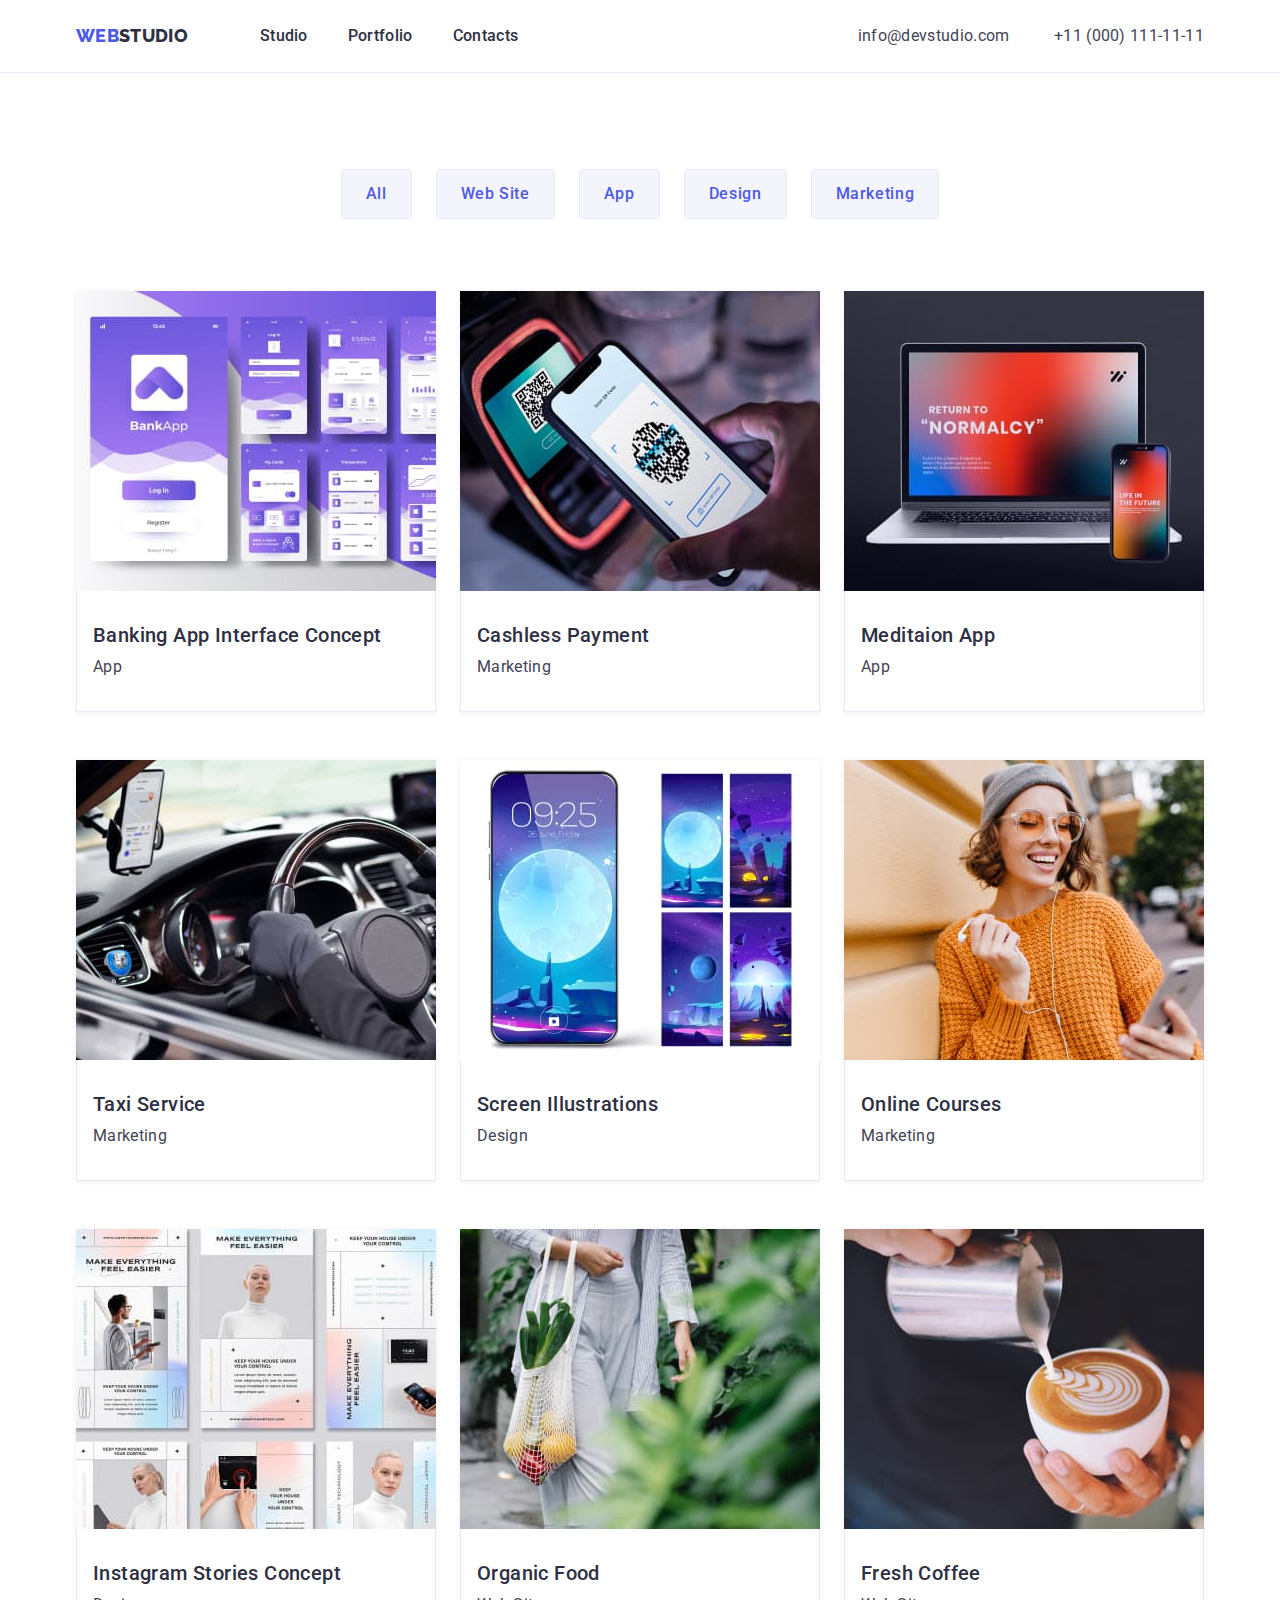
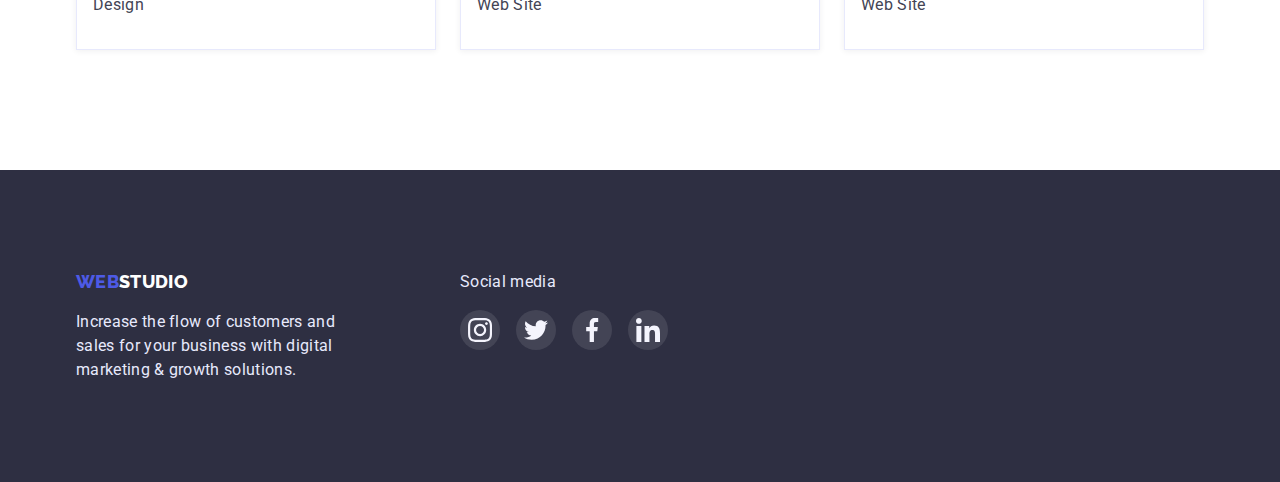
==== portfolio.html @ 150a0f6e "Copies files from HW4" ====
<!DOCTYPE html>
<html lang="en">
  <head>
    <meta charset="UTF-8" />
    <meta http-equiv="X-UA-Compatible" content="IE=edge" />
    <meta name="viewport" content="width=device-width, initial-scale=1.0" />
    <title>Web Studio</title>
    <link rel="preconnect" href="https://fonts.googleapis.com" />
    <link rel="preconnect" href="https://fonts.gstatic.com" crossorigin />
    <link
      href="https://fonts.googleapis.com/css2?family=Raleway:ital,wght@0,800;1,800&family=Roboto:ital,wght@0,400;0,500;0,700;0,900;1,400;1,500;1,700;1,900&display=swap"
      rel="stylesheet"
    />
    <link
      rel="stylesheet"
      href="https://cdnjs.cloudflare.com/ajax/libs/modern-normalize/1.0.0/modern-normalize.min.css"
    />
    <link rel="stylesheet" href="./css/styles.css" />
  </head>
  <body>
    <header class="header">
      <div class="container">
        <nav class="nav">
          <a href="./index.html" class="logo"
            ><span class="web">Web</span>Studio</a
          >
          <ul class="main-menu">
            <li class="menu-item">
              <a href="./index.html" class="menu-link">Studio</a>
            </li>
            <li class="menu-item">
              <a href="./portfolio.html" class="menu-link">Portfolio</a>
            </li>
            <li class="menu-item"><a href="" class="menu-link">Contacts</a></li>
          </ul>
        </nav>

        <address>
          <ul class="contacts">
            <li class="cont-item">
              <a href="mailto:info@devstudio.com" class="cont-link"
                >info@devstudio.com</a
              >
            </li>
            <li class="cont-item">
              <a href="tel:+110001111111" class="cont-link"
                >+11 (000) 111-11-11</a
              >
            </li>
          </ul>
        </address>
      </div>
    </header>
    <main>
      <section class="container section-portfolio">
        <h1 class="title1 visually-hidden">Portfolio</h1>
        <!--Navigation tabs-->
        <ul class="projects-nav">
          <li class="project-tab">
            <button type="button" class="project-type">All</button>
          </li>
          <li class="project-tab">
            <button type="button" class="project-type">Web Site</button>
          </li>
          <li class="project-tab">
            <button type="button" class="project-type">App</button>
          </li>
          <li class="project-tab">
            <button type="button" class="project-type">Design</button>
          </li>
          <li class="project-tab">
            <button type="button" class="project-type">Marketing</button>
          </li>
        </ul>
        <!--Projects grid-->
        <ul class="projects">
          <li class="project-item">
            <article class="card">
              <div class="card-img">
                <img
                  src="./images/project1.jpg"
                  alt="Banking App Interface Concept"
                  width="360"
                />
              </div>
              <div class="card-content">
                <h3 class="card-title">Banking App Interface Concept</h3>
                <p class="project-item-type">App</p>
              </div>
            </article>
          </li>

          <li class="project-item">
            <article class="card">
              <div class="card-img">
                <img
                  src="./images/project2.jpg"
                  alt="Cashless Payment"
                  width="360"
                />
              </div>
              <div class="card-content">
                <h3 class="card-title">Cashless Payment</h3>
                <p class="project-item-type">Marketing</p>
              </div>
            </article>
          </li>

          <li class="project-item">
            <article class="card">
              <div class="card-img">
                <img
                  src="./images/project3.jpg"
                  alt="Meditaion App"
                  width="360"
                />
              </div>
              <div class="card-content">
                <h3 class="card-title">Meditaion App</h3>
                <p class="project-item-type">App</p>
              </div>
            </article>
          </li>

          <li class="project-item">
            <article class="card">
              <div class="card-img">
                <img
                  src="./images/project4.jpg"
                  alt="Taxi Service"
                  width="360"
                />
              </div>
              <div class="card-content">
                <h3 class="card-title">Taxi Service</h3>
                <p class="project-item-type">Marketing</p>
              </div>
            </article>
          </li>

          <li class="project-item">
            <article class="card">
              <div class="card-img">
                <img
                  src="./images/project5.jpg"
                  alt="Screen Illustrations"
                  width="360"
                />
              </div>
              <div class="card-content">
                <h3 class="card-title">Screen Illustrations</h3>
                <p class="project-item-type">Design</p>
              </div>
            </article>
          </li>

          <li class="project-item">
            <article class="card">
              <div class="card-img">
                <img
                  src="./images/project6.jpg"
                  alt="Online Courses"
                  width="360"
                />
              </div>
              <div class="card-content">
                <h3 class="card-title">Online Courses</h3>
                <p class="project-item-type">Marketing</p>
              </div>
            </article>
          </li>

          <li class="project-item">
            <article class="card">
              <div class="card-img">
                <img
                  src="./images/project7.jpg"
                  alt="Instagram Stories Concept"
                  width="360"
                />
              </div>
              <div class="card-content">
                <h3 class="card-title">Instagram Stories Concept</h3>
                <p class="project-item-type">Design</p>
              </div>
            </article>
          </li>

          <li class="project-item">
            <article class="card">
              <div class="card-img">
                <img
                  src="./images/project8.jpg"
                  alt="Organic Food"
                  width="360"
                />
              </div>
              <div class="card-content">
                <h3 class="card-title">Organic Food</h3>
                <p class="project-item-type">Web Site</p>
              </div>
            </article>
          </li>

          <li class="project-item">
            <article class="card">
              <div class="card-img">
                <img
                  src="./images/project9.jpg"
                  alt="Fresh Coffee"
                  width="360"
                />
              </div>
              <div class="card-content">
                <h3 class="card-title">Fresh Coffee</h3>
                <p class="project-item-type">Web Site</p>
              </div>
            </article>
          </li>
        </ul>
      </section>

      <!--Our works section-->
    </main>
    <footer class="footer">
      <div class="container">
        <div class="footer-columns">
          <div class="footer-column1">
            <a href="./index.html" class="logo"
              ><span class="web">Web</span>Studio</a
            >
            <p class="footer-text">
              Increase the flow of customers and sales for your business with
              digital marketing & growth solutions.
            </p>
          </div>
          <div class="footer-column2">
            <p>Social media</p>
            <ul class="social-items">
              <li>
                <a href="" class="social-item">
                  <svg class="social-icon">
                    <use href="./images/icons.svg#icon-instagram"></use>
                  </svg>
                </a>
              </li>
              <li>
                <a href="" class="social-item">
                  <svg class="social-icon">
                    <use href="./images/icons.svg#icon-twitter"></use>
                  </svg>
                </a>
              </li>
              <li>
                <a href="" class="social-item">
                  <svg class="social-icon">
                    <use href="./images/icons.svg#icon-facebook"></use>
                  </svg>
                </a>
              </li>
              <li>
                <a href="" class="social-item">
                  <svg class="social-icon">
                    <use href="./images/icons.svg#icon-linkedin"></use>
                  </svg>
                </a>
              </li>
            </ul>
          </div>
        </div>
      </div>
    </footer>
  </body>
</html>
---- css/styles.css ----
:root {
  --hero-bg: #2e2f42;
  --primary: #4d5ae5;
  --accent: #e7e9fc;
  --light: #f4f4fd;
  --pressed: #404bbf;
  --text: #434455;
  --l-slate: #8e8f99;
  --success: #31d0aa;
  --horizontal-gap: 24px;
  --vertical-gap: 48px;
  --large-v-gap: 120px;
}

body {
  font-family: "Roboto", sans-serif;
  font-size: 16px;
  line-height: 1.5;
  letter-spacing: 0.02em;
  margin: auto;
  padding: 0;
  border: 0;
  color: var(--hero-bg);
}

h1,
h2,
h3,
h4,
h5,
h6,
p {
  margin-top: 0;
  margin-bottom: 0;
}

ul {
  padding: 0;
  margin: 0;
}

img {
  display: block;
  width: 100%;
  height: auto;
}

.container {
  width: 1158px;
  margin: 0 auto;
  padding: 0 15px;
}

.logo {
  font-family: "Raleway", sans-serif;
  text-transform: uppercase;
  text-decoration: none;
  font-weight: 800;
  font-size: 18px;
  line-height: 1.33;
  color: var(--hero-bg);
}

.web {
  color: var(--primary);
}

.header {
  border-bottom: 1px solid #e7e9fc;
}

.header .container,
.nav {
  display: flex;
  align-items: center;
  justify-content: space-between;
}

.nav > .nav-link {
  color: var(--hero-bg);
}

.title1 {
  font-weight: 700;
  font-size: 56px;
  line-height: 1.07;
  letter-spacing: 0.02em;
}

.title2 {
  font-weight: 700;
  font-size: 36px;
  line-height: 1.11;
  letter-spacing: 0.02em;
  text-transform: capitalize;
}

.title3,
.card-title {
  font-weight: 500;
  font-size: 20px;
  line-height: 1.2;
  letter-spacing: 0.02em;
}

.visually-hidden {
  position: absolute;
  width: 1px;
  height: 1px;
  margin: -1px;
  border: 0;
  padding: 0;
  white-space: nowrap;
  clip-path: inset(100%);
  clip: rect(0 0 0 0);
  overflow: hidden;
}

.main-menu {
  display: flex;
  list-style: none;
  margin-left: 72px;
  padding: 24px 0;
}

.menu-item {
  font-weight: 500;
  font-size: 16px;
  line-height: 1.5;
  letter-spacing: 0.02em;
  margin-right: 40px;
}

.menu-item:last-child {
  margin-right: 0;
}

.menu-link {
  text-decoration: none;
  color: var(--hero-bg);
}

.menu-link:hover,
.menu-link:focus {
  color: var(--pressed);
}

.cont-item {
  display: inline-flex;
  font-size: 16px;
  line-height: 1.5;
  letter-spacing: 0.02em;
  color: var(--text);
  text-decoration: none;
  margin-left: 40px;
}

.cont-item:first-child {
  margin-left: 0;
}

.cont-link {
  text-decoration: none;
  color: var(--text);
  font-style: normal;
}

.cont-link:hover,
.cont-link:focus {
  color: var(--pressed);
}

.hero {
  display: block;
  /* background-color: var(--hero-bg); */
  background-position: center;
  background-image: linear-gradient(
      rgba(46, 47, 66, 0.7),
      rgba(46, 47, 66, 0.7)
    ),
    url("../images/hero-banner.jpg");
  background-position: 50% 50%;
  background-repeat: no-repeat;
  padding: 188px 0;
}

.hero .title1 {
  color: white;
  text-align: center;
  width: 496px;
  margin: auto;
}

.hero-cta {
  padding: 16px 32px;
  background-color: var(--primary);
  box-shadow: 0px 4px 4px rgba(0, 0, 0, 0.15);
  border-radius: 4px;
  border: 0;
  color: #fff;
  font-family: "Roboto", sans-serif;
  font-weight: 500;
  font-size: 16px;
  line-height: 1.5;
  display: block;
  margin: 48px auto 0;
  cursor: pointer;
  min-width: 169px;
}

.hero-cta:hover,
.hero-cta:focus {
  background-color: var(--pressed);
}

.section {
  padding-top: var(--large-v-gap);
  padding-bottom: var(--large-v-gap);
}

.section-portfolio {
  padding-top: 96px;
  padding-bottom: var(--large-v-gap);
}

.customers {
  padding-top: 130px;
  text-align: center;
}

.benefits {
  padding-bottom: 0;
}

.works {
  padding-bottom: var(--large-v-gap);
}

.works .title2 {
  text-align: center;
}

.benefits-grid,
.works-grid,
.team-grid {
  display: flex;
  list-style: none;
  justify-content: space-between;
  margin: 0;
  padding: 0;
}

.works-grid,
.team-grid {
  margin-top: 72px;
}

.team-member {
  flex-basis: calc(100% / 4 - var(--horizontal-gap));
  box-shadow: 0px 1px 6px rgba(46, 47, 66, 0.08),
    0px 1px 1px rgba(46, 47, 66, 0.16), 0px 2px 1px rgba(46, 47, 66, 0.08);
  border-radius: 0px 0px 4px 4px;
  overflow: hidden;
}

.work-item {
  flex-basis: calc(100% / 3 - var(--horizontal-gap));
}

.team-name {
  padding: 32px 16px;
  background-color: #fff;
  text-align: center;
}

.team-name p {
  margin: 8px 0;
}

.social-items {
  display: flex;
  list-style: none;
  justify-content: space-between;
  align-items: center;
  margin-top: 16px;
}

.social-items li:not(:last-child) {
  margin-right: 16px;
}

.social-item {
  background-color: var(--primary);
  width: 40px;
  height: 40px;
  border-radius: 50%;
  padding: 12px;
  display: block;
}

.social-item:last-child {
  margin-right: 0;
}

.social-item:hover,
.social-item:focus {
  background-color: var(--pressed);
}

.social-icon {
  width: 16px;
  height: 16px;
}

.feature {
  flex-basis: calc((100% / 4 - var(--horizontal-gap)));
  display: inline-block;
}

.feature-icons {
  background-color: var(--light);
  padding: 24px 100px;
  display: block;
  margin-bottom: 8px;
}

.feature-icon {
  width: 64px;
  height: 64px;
}

.feature-text {
  margin-top: 8px;
}

.customers-list {
  display: flex;
  list-style: none;
  justify-content: space-between;
  margin-top: 72px;
}

.customer-item {
  border: 1px solid var(--l-slate);
  border-radius: 4px;
  padding: 16px 32px;
  display: block;
}

.customer-item:hover,
.customer-item:focus {
  --color3: var(--pressed);
  border: 1px solid var(--pressed);
}

.customer-icon {
  width: 104px;
  height: 56px;
}

.feature-text,
.project-item-type {
  font-size: 16px;
  line-height: 1.5;
  letter-spacing: 0.02em;
  color: var(--text);
}

.projects {
  padding: 0;
  list-style: none;
  display: flex;
  flex-wrap: wrap;
  /* margin-left: calc(-1 * var(--horizontal-gap));
  margin-top: calc(-1 * var(--vertical-gap)); */
}

.projects > .project-item {
  /* flex-basis: calc((100% / 3 - var(--horizontal-gap))); */
  flex-basis: calc((100% - 2 * var(--horizontal-gap)) / 3);
  list-style: none;
  margin-left: var(--horizontal-gap);
  margin-top: var(--vertical-gap);
}

.projects > .project-item:nth-child(3n + 1) {
  margin-left: 0;
}

.projects > .project-item:nth-child(-n + 3) {
  margin-top: 0;
}

.projects-nav {
  display: flex;
  justify-content: center;
  /* padding-top: 96px; */
  margin-bottom: 72px;
}

.project-type {
  cursor: pointer;
  background-color: var(--light);
  padding: 12px 24px;
  border: 1px solid var(--accent);
  border-radius: 4px;
  color: var(--primary);
  font-weight: 500;
  font-size: 16px;
  line-height: 1.5;
  display: flex;
  letter-spacing: 0.04em;
  font-style: normal;
  font-family: "Roboto", sans-serif;
}

.project-tab {
  list-style: none;
  margin-right: 24px;
}

.project-tab:last-child {
  margin-right: 0;
}

.project-type:hover,
.project-type:focus {
  background: var(--primary);
  box-shadow: 0px 3px 1px rgba(0, 0, 0, 0.1), 0px 2px 1px rgba(0, 0, 0, 0.08),
    0px 2px 2px rgba(0, 0, 0, 0.12);
  color: #fff;
  border: 1px solid var(--primary);
  font-weight: 500;
  font-style: normal;
}

.card {
  box-shadow: 0px 1px 6px rgba(46, 47, 66, 0.08);
}

.card:hover {
  box-shadow: 0px 1px 6px rgba(46, 47, 66, 0.08),
    0px 1px 1px rgba(46, 47, 66, 0.16), 0px 2px 1px rgba(46, 47, 66, 0.08);
}

.card-content {
  padding: 32px 16px;
  border-left: 1px solid #e7e9fc;
  border-right: 1px solid #e7e9fc;
  border-bottom: 1px solid #e7e9fc;
}

.project-item-type {
  margin-top: 8px;
}

.team {
  background-color: var(--light);
}

.team .title2 {
  text-align: center;
}

.footer {
  background-color: var(--hero-bg);
  font-size: 16px;
  line-height: 1.5;
  letter-spacing: 0.02em;
  color: var(--accent);
  min-height: 310px;
  padding: 100px 0;
}

.footer .logo {
  display: inline-block;
  color: #fff;
  margin-bottom: 16px;
}

.footer-text {
  width: 264px;
}

.footer-columns {
  list-style: none;
  display: flex;
}

.footer-column2 {
  margin-left: var(--large-v-gap);
}

.footer-columns .social-item {
  background: rgba(255, 255, 255, 0.1);
  padding: 8px;
}

.footer-columns .social-item:hover,
.footer-columns .social-item:focus {
  background: var(--success);
  padding: 8px;
}

.footer-columns .social-icon {
  width: 24px;
  height: 24px;
}

.footer-columns .social-icon:hover {
  width: 24px;
  height: 24px;
  background: var(--success);
}
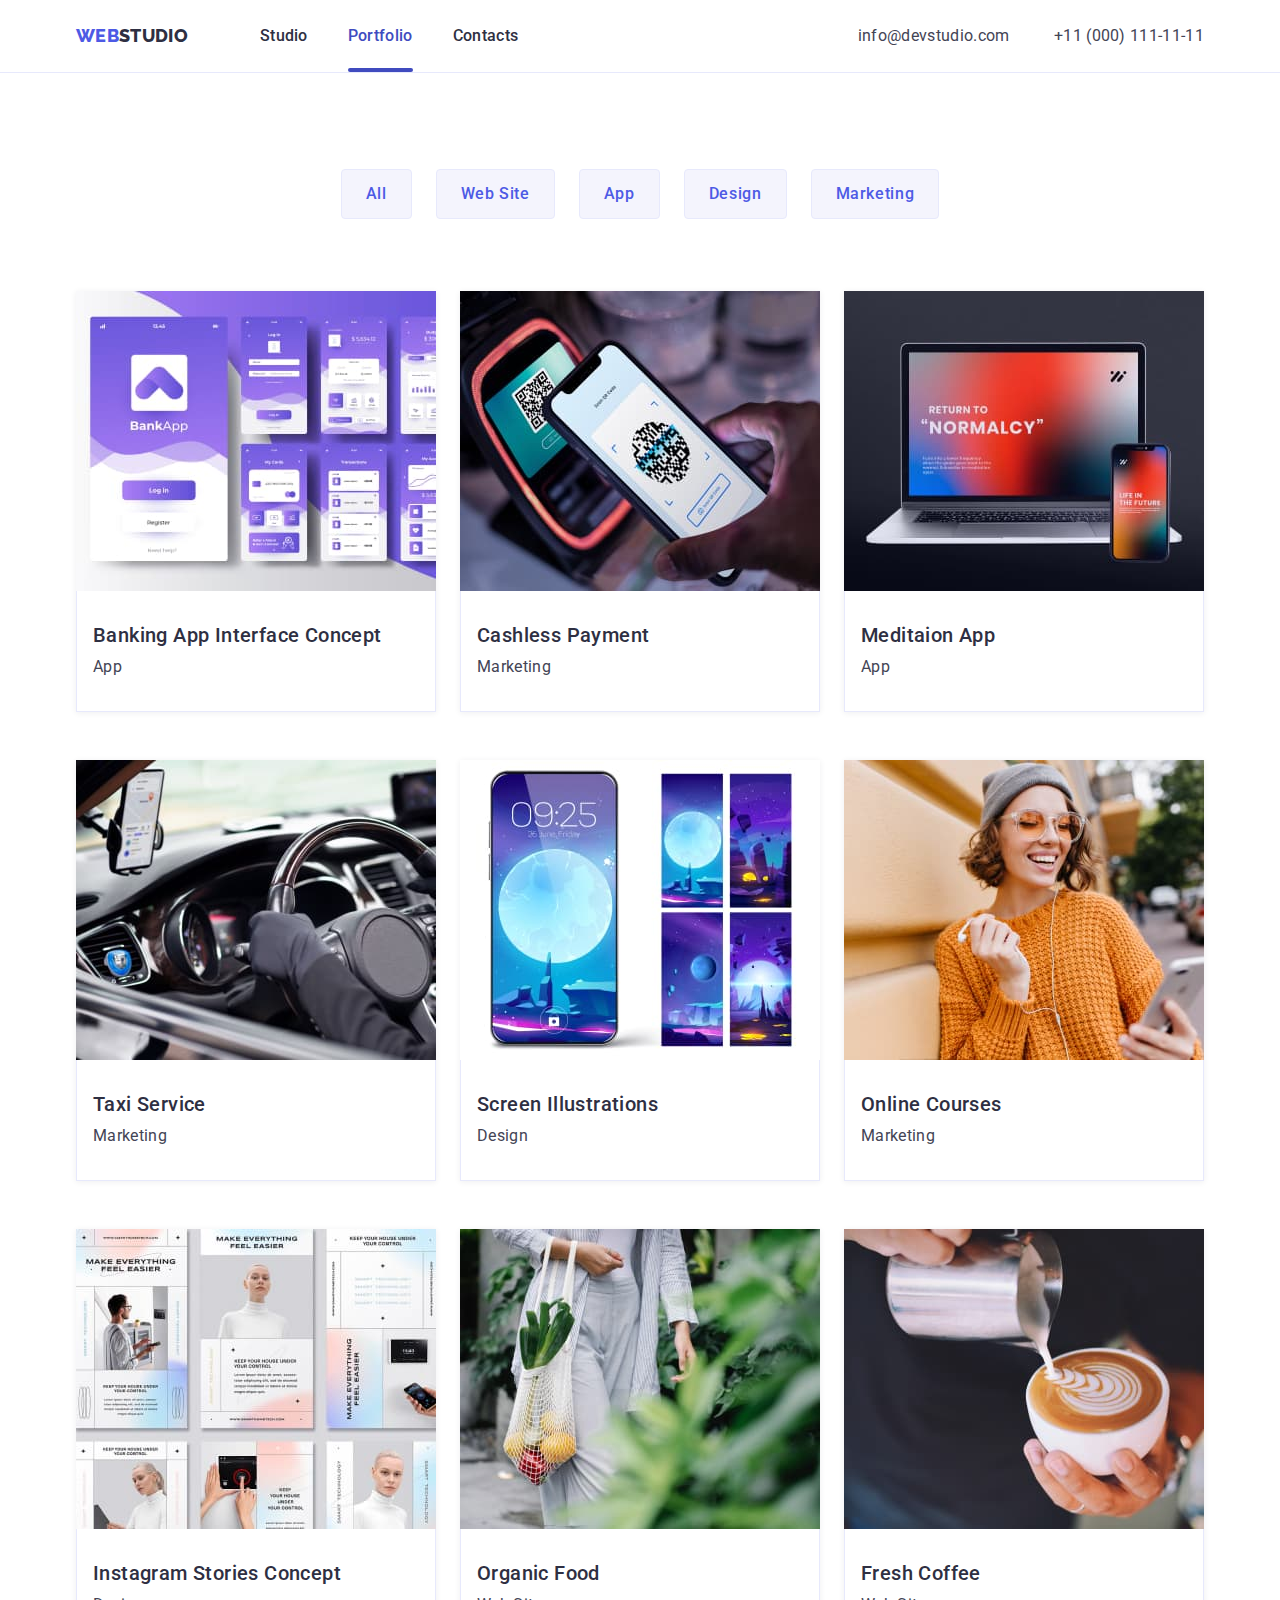
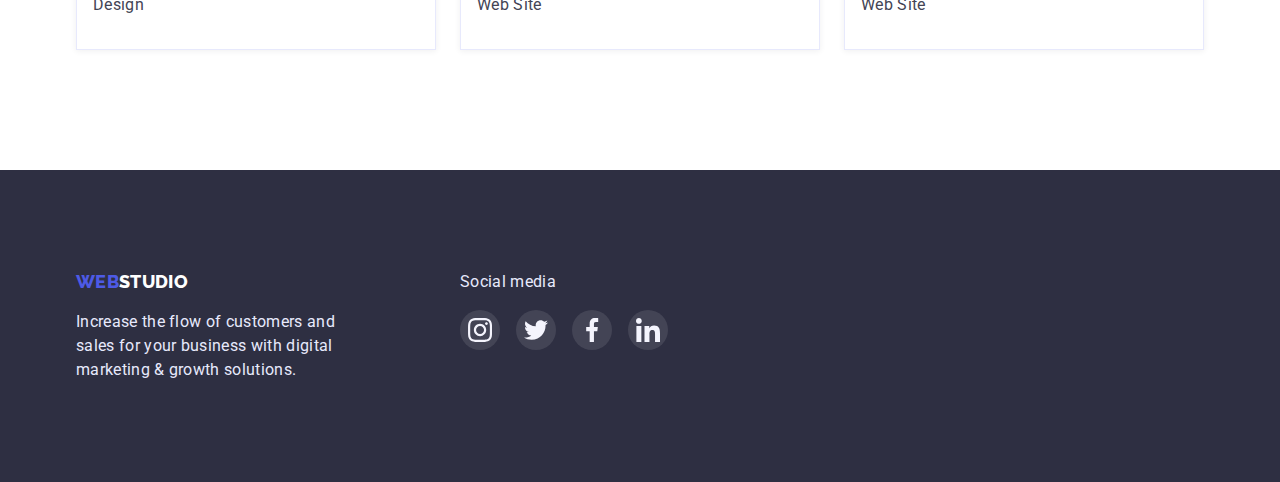
==== commit 76c1baf5: "Adds a modal window, adds portfolio description." ====
--- a/portfolio.html
+++ b/portfolio.html
@@ -28,10 +28,12 @@
             <li class="menu-item">
               <a href="./index.html" class="menu-link">Studio</a>
             </li>
+            <li class="menu-item current">
+              <a href="./portfolio.html" class="menu-link">Portfolio</a>
+            </li>
             <li class="menu-item">
-              <a href="./portfolio.html" class="menu-link">Portfolio</a>
-            </li>
-            <li class="menu-item"><a href="" class="menu-link">Contacts</a></li>
+              <a class="menu-link" data-modal-open>Contacts</a>
+            </li>
           </ul>
         </nav>
 
@@ -76,12 +78,19 @@
         <ul class="projects">
           <li class="project-item">
             <article class="card">
-              <div class="card-img">
-                <img
-                  src="./images/project1.jpg"
-                  alt="Banking App Interface Concept"
-                  width="360"
-                />
+              <div class="over">
+                <div class="card-img">
+                  <img
+                    src="./images/project1.jpg"
+                    alt="Banking App Interface Concept"
+                    width="360"
+                  />
+                </div>
+                <div class="project-desc">
+                  14 Stylish and User-Friendly App Design Concepts · Task
+                  Manager App · Calorie Tracker App · Exotic Fruit Ecommerce App
+                  · Cloud Storage App
+                </div>
               </div>
               <div class="card-content">
                 <h3 class="card-title">Banking App Interface Concept</h3>
@@ -98,6 +107,11 @@
                   alt="Cashless Payment"
                   width="360"
                 />
+                <div class="project-desc">
+                  14 Stylish and User-Friendly App Design Concepts · Task
+                  Manager App · Calorie Tracker App · Exotic Fruit Ecommerce App
+                  · Cloud Storage App
+                </div>
               </div>
               <div class="card-content">
                 <h3 class="card-title">Cashless Payment</h3>
@@ -114,6 +128,11 @@
                   alt="Meditaion App"
                   width="360"
                 />
+                <div class="project-desc">
+                  14 Stylish and User-Friendly App Design Concepts · Task
+                  Manager App · Calorie Tracker App · Exotic Fruit Ecommerce App
+                  · Cloud Storage App
+                </div>
               </div>
               <div class="card-content">
                 <h3 class="card-title">Meditaion App</h3>
@@ -130,6 +149,11 @@
                   alt="Taxi Service"
                   width="360"
                 />
+                <div class="project-desc">
+                  14 Stylish and User-Friendly App Design Concepts · Task
+                  Manager App · Calorie Tracker App · Exotic Fruit Ecommerce App
+                  · Cloud Storage App
+                </div>
               </div>
               <div class="card-content">
                 <h3 class="card-title">Taxi Service</h3>
@@ -146,6 +170,11 @@
                   alt="Screen Illustrations"
                   width="360"
                 />
+                <div class="project-desc">
+                  14 Stylish and User-Friendly App Design Concepts · Task
+                  Manager App · Calorie Tracker App · Exotic Fruit Ecommerce App
+                  · Cloud Storage App
+                </div>
               </div>
               <div class="card-content">
                 <h3 class="card-title">Screen Illustrations</h3>
@@ -162,6 +191,11 @@
                   alt="Online Courses"
                   width="360"
                 />
+                <div class="project-desc">
+                  14 Stylish and User-Friendly App Design Concepts · Task
+                  Manager App · Calorie Tracker App · Exotic Fruit Ecommerce App
+                  · Cloud Storage App
+                </div>
               </div>
               <div class="card-content">
                 <h3 class="card-title">Online Courses</h3>
@@ -178,6 +212,11 @@
                   alt="Instagram Stories Concept"
                   width="360"
                 />
+                <div class="project-desc">
+                  14 Stylish and User-Friendly App Design Concepts · Task
+                  Manager App · Calorie Tracker App · Exotic Fruit Ecommerce App
+                  · Cloud Storage App
+                </div>
               </div>
               <div class="card-content">
                 <h3 class="card-title">Instagram Stories Concept</h3>
@@ -194,6 +233,11 @@
                   alt="Organic Food"
                   width="360"
                 />
+                <div class="project-desc">
+                  14 Stylish and User-Friendly App Design Concepts · Task
+                  Manager App · Calorie Tracker App · Exotic Fruit Ecommerce App
+                  · Cloud Storage App
+                </div>
               </div>
               <div class="card-content">
                 <h3 class="card-title">Organic Food</h3>
@@ -210,6 +254,11 @@
                   alt="Fresh Coffee"
                   width="360"
                 />
+                <div class="project-desc">
+                  14 Stylish and User-Friendly App Design Concepts · Task
+                  Manager App · Calorie Tracker App · Exotic Fruit Ecommerce App
+                  · Cloud Storage App
+                </div>
               </div>
               <div class="card-content">
                 <h3 class="card-title">Fresh Coffee</h3>
@@ -220,7 +269,14 @@
         </ul>
       </section>
 
-      <!--Our works section-->
+      <div class="backdrop is-hidden" data-modal>
+        <div class="modal">
+          <div class="cross"></div>
+          <svg class="close" data-modal-close>
+            <use href="./images/icons.svg#icon-close"></use>
+          </svg>
+        </div>
+      </div>
     </main>
     <footer class="footer">
       <div class="container">
@@ -270,5 +326,6 @@
         </div>
       </div>
     </footer>
+    <script src="./js/modal.js"></script>
   </body>
 </html>
--- a/css/styles.css
+++ b/css/styles.css
@@ -135,6 +135,25 @@
   margin-right: 0;
 }
 
+.current {
+  position: relative;
+}
+
+.current > .menu-link {
+  color: var(--pressed);
+}
+
+.current > .menu-link::after {
+  position: absolute;
+  content: "";
+  width: 100%;
+  height: 4px;
+  left: 0px;
+  top: 44px;
+  background: var(--pressed);
+  border-radius: 2px;
+}
+
 .menu-link {
   text-decoration: none;
   color: var(--hero-bg);
@@ -434,8 +453,29 @@
   font-style: normal;
 }
 
+.project-desc {
+  position: absolute;
+  top: 0;
+  background-color: var(--primary);
+  width: 100%;
+  height: 100%;
+  padding: 40px 32px;
+  font-size: 16px;
+  line-height: 24px;
+  letter-spacing: 0.02em;
+  color: var(--light);
+  opacity: 0;
+  transition: 250ms opacity lcubic-bezier(0.4, 0, 0.2, 1);
+}
+
+.project-desc:hover {
+  opacity: 1;
+}
+
 .card {
   box-shadow: 0px 1px 6px rgba(46, 47, 66, 0.08);
+  position: relative;
+  overflow: hidden;
 }
 
 .card:hover {
@@ -512,3 +552,48 @@
   height: 24px;
   background: var(--success);
 }
+
+.backdrop {
+  position: fixed;
+  width: 100%;
+  height: 100%;
+  top: 0;
+  background-color: rgba(46, 47, 66, 0.4);
+}
+
+.backdrop.is-hidden {
+  opacity: 0;
+  pointer-events: none;
+}
+
+.modal {
+  position: absolute;
+  width: 408px;
+  height: 576px;
+  background-color: #fff;
+  left: 50%;
+  top: 50%;
+  transform: translate(-50%, -50%);
+}
+
+.cross,
+.close {
+  position: absolute;
+  top: 24px;
+  right: 24px;
+  width: 24px;
+  height: 24px;
+}
+
+.cross {
+  background: var(--accent);
+  opacity: 0.1;
+  border: 1px solid var(--hero-bg);
+  border-radius: 50%;
+}
+
+.close {
+  color: var(--hero-bg);
+  opacity: 1;
+  padding: 8px;
+}
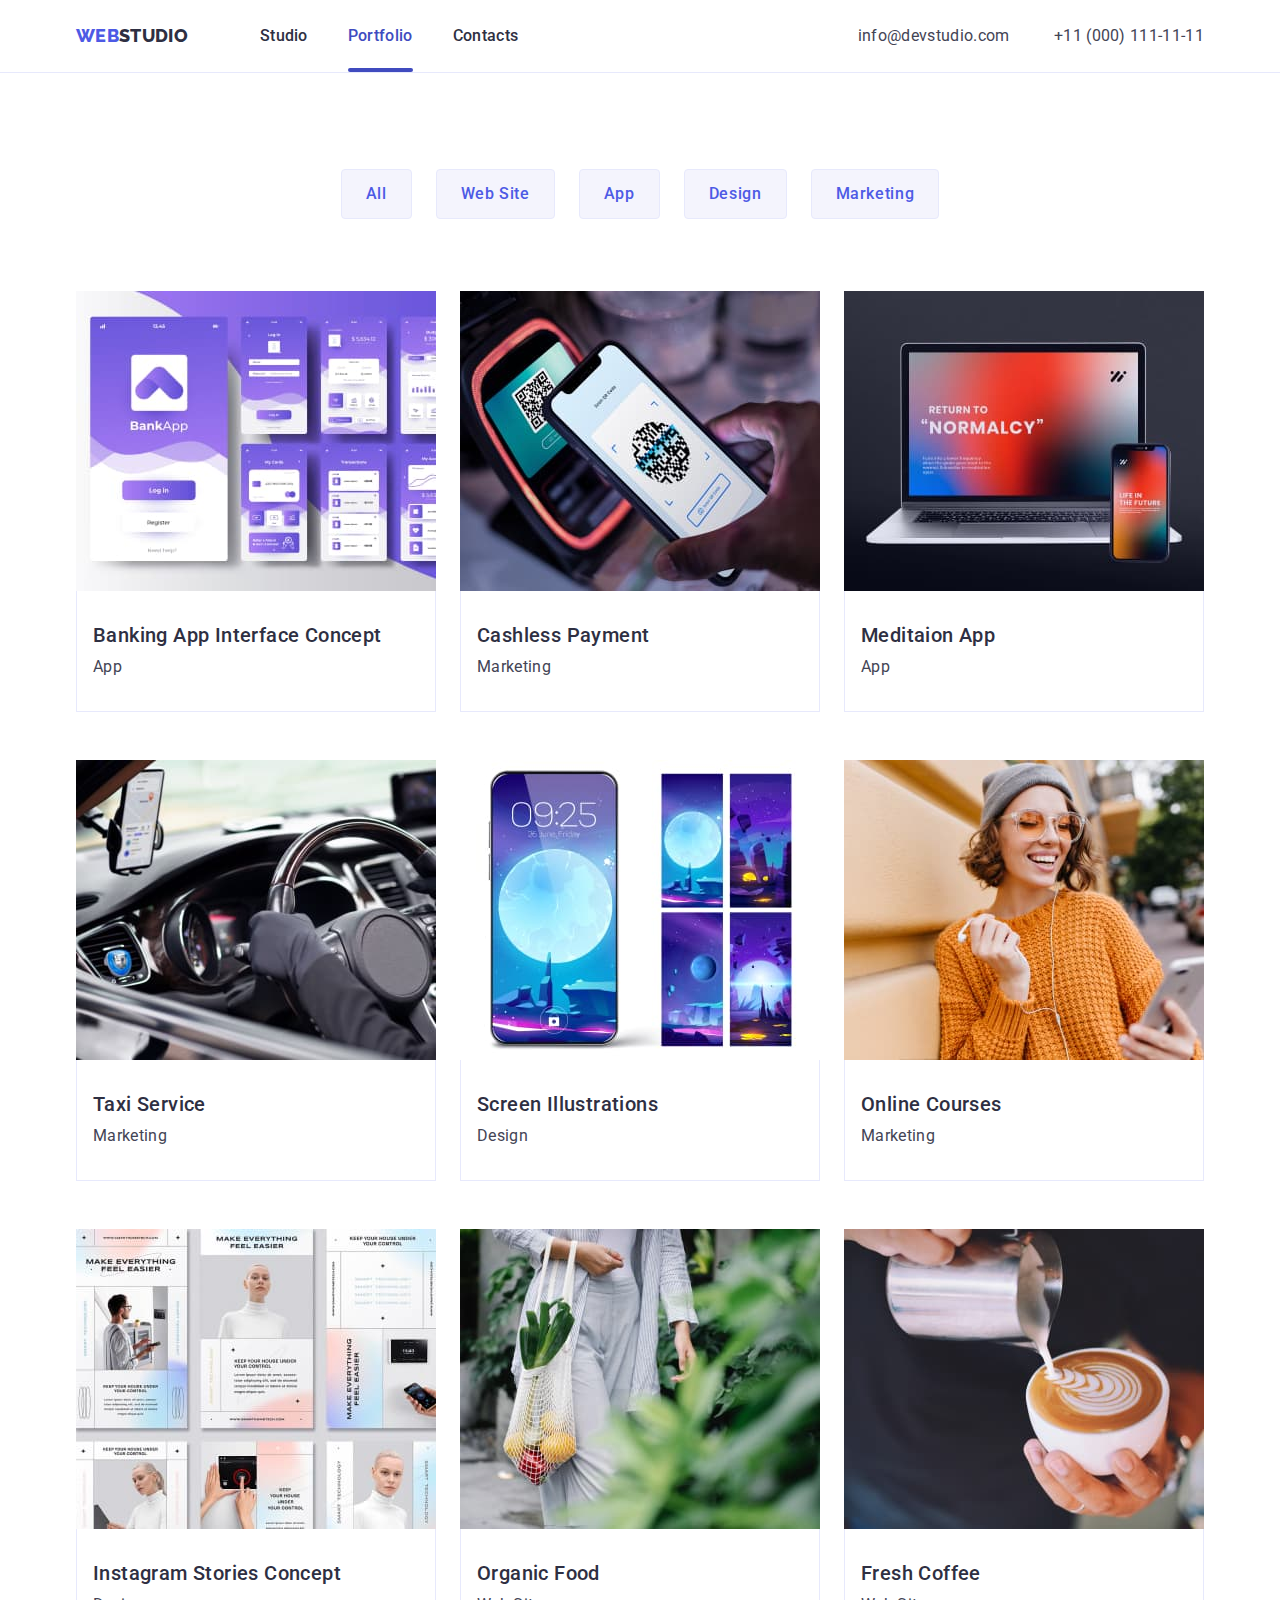
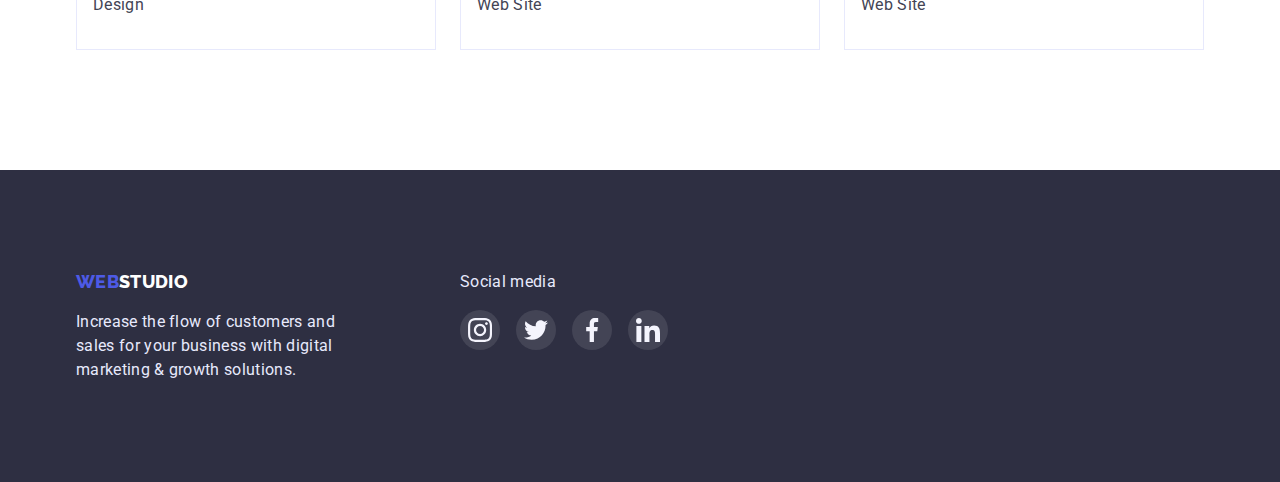
==== commit 7f794d8c: "Adds hover/focus on Portfolio items" ====
--- a/portfolio.html
+++ b/portfolio.html
@@ -32,7 +32,7 @@
               <a href="./portfolio.html" class="menu-link">Portfolio</a>
             </li>
             <li class="menu-item">
-              <a class="menu-link" data-modal-open>Contacts</a>
+              <a href="" class="menu-link">Contacts</a>
             </li>
           </ul>
         </nav>
@@ -77,206 +77,213 @@
         <!--Projects grid-->
         <ul class="projects">
           <li class="project-item">
-            <article class="card">
-              <div class="over">
+            <article>
+              <a href="" class="card">
                 <div class="card-img">
                   <img
                     src="./images/project1.jpg"
                     alt="Banking App Interface Concept"
                     width="360"
                   />
-                </div>
-                <div class="project-desc">
-                  14 Stylish and User-Friendly App Design Concepts · Task
-                  Manager App · Calorie Tracker App · Exotic Fruit Ecommerce App
-                  · Cloud Storage App
-                </div>
-              </div>
-              <div class="card-content">
-                <h3 class="card-title">Banking App Interface Concept</h3>
-                <p class="project-item-type">App</p>
-              </div>
-            </article>
-          </li>
-
-          <li class="project-item">
-            <article class="card">
-              <div class="card-img">
-                <img
-                  src="./images/project2.jpg"
-                  alt="Cashless Payment"
-                  width="360"
-                />
-                <div class="project-desc">
-                  14 Stylish and User-Friendly App Design Concepts · Task
-                  Manager App · Calorie Tracker App · Exotic Fruit Ecommerce App
-                  · Cloud Storage App
-                </div>
-              </div>
-              <div class="card-content">
-                <h3 class="card-title">Cashless Payment</h3>
-                <p class="project-item-type">Marketing</p>
-              </div>
-            </article>
-          </li>
-
-          <li class="project-item">
-            <article class="card">
-              <div class="card-img">
-                <img
-                  src="./images/project3.jpg"
-                  alt="Meditaion App"
-                  width="360"
-                />
-                <div class="project-desc">
-                  14 Stylish and User-Friendly App Design Concepts · Task
-                  Manager App · Calorie Tracker App · Exotic Fruit Ecommerce App
-                  · Cloud Storage App
-                </div>
-              </div>
-              <div class="card-content">
-                <h3 class="card-title">Meditaion App</h3>
-                <p class="project-item-type">App</p>
-              </div>
-            </article>
-          </li>
-
-          <li class="project-item">
-            <article class="card">
-              <div class="card-img">
-                <img
-                  src="./images/project4.jpg"
-                  alt="Taxi Service"
-                  width="360"
-                />
-                <div class="project-desc">
-                  14 Stylish and User-Friendly App Design Concepts · Task
-                  Manager App · Calorie Tracker App · Exotic Fruit Ecommerce App
-                  · Cloud Storage App
-                </div>
-              </div>
-              <div class="card-content">
-                <h3 class="card-title">Taxi Service</h3>
-                <p class="project-item-type">Marketing</p>
-              </div>
-            </article>
-          </li>
-
-          <li class="project-item">
-            <article class="card">
-              <div class="card-img">
-                <img
-                  src="./images/project5.jpg"
-                  alt="Screen Illustrations"
-                  width="360"
-                />
-                <div class="project-desc">
-                  14 Stylish and User-Friendly App Design Concepts · Task
-                  Manager App · Calorie Tracker App · Exotic Fruit Ecommerce App
-                  · Cloud Storage App
-                </div>
-              </div>
-              <div class="card-content">
-                <h3 class="card-title">Screen Illustrations</h3>
-                <p class="project-item-type">Design</p>
-              </div>
-            </article>
-          </li>
-
-          <li class="project-item">
-            <article class="card">
-              <div class="card-img">
-                <img
-                  src="./images/project6.jpg"
-                  alt="Online Courses"
-                  width="360"
-                />
-                <div class="project-desc">
-                  14 Stylish and User-Friendly App Design Concepts · Task
-                  Manager App · Calorie Tracker App · Exotic Fruit Ecommerce App
-                  · Cloud Storage App
-                </div>
-              </div>
-              <div class="card-content">
-                <h3 class="card-title">Online Courses</h3>
-                <p class="project-item-type">Marketing</p>
-              </div>
-            </article>
-          </li>
-
-          <li class="project-item">
-            <article class="card">
-              <div class="card-img">
-                <img
-                  src="./images/project7.jpg"
-                  alt="Instagram Stories Concept"
-                  width="360"
-                />
-                <div class="project-desc">
-                  14 Stylish and User-Friendly App Design Concepts · Task
-                  Manager App · Calorie Tracker App · Exotic Fruit Ecommerce App
-                  · Cloud Storage App
-                </div>
-              </div>
-              <div class="card-content">
-                <h3 class="card-title">Instagram Stories Concept</h3>
-                <p class="project-item-type">Design</p>
-              </div>
-            </article>
-          </li>
-
-          <li class="project-item">
-            <article class="card">
-              <div class="card-img">
-                <img
-                  src="./images/project8.jpg"
-                  alt="Organic Food"
-                  width="360"
-                />
-                <div class="project-desc">
-                  14 Stylish and User-Friendly App Design Concepts · Task
-                  Manager App · Calorie Tracker App · Exotic Fruit Ecommerce App
-                  · Cloud Storage App
-                </div>
-              </div>
-              <div class="card-content">
-                <h3 class="card-title">Organic Food</h3>
-                <p class="project-item-type">Web Site</p>
-              </div>
-            </article>
-          </li>
-
-          <li class="project-item">
-            <article class="card">
-              <div class="card-img">
-                <img
-                  src="./images/project9.jpg"
-                  alt="Fresh Coffee"
-                  width="360"
-                />
-                <div class="project-desc">
-                  14 Stylish and User-Friendly App Design Concepts · Task
-                  Manager App · Calorie Tracker App · Exotic Fruit Ecommerce App
-                  · Cloud Storage App
-                </div>
-              </div>
-              <div class="card-content">
-                <h3 class="card-title">Fresh Coffee</h3>
-                <p class="project-item-type">Web Site</p>
-              </div>
+                  <div class="project-desc">
+                    14 Stylish and User-Friendly App Design Concepts · Task
+                    Manager App · Calorie Tracker App · Exotic Fruit Ecommerce
+                    App · Cloud Storage App
+                  </div>
+                </div>
+                <div class="card-content">
+                  <h3 class="card-title">Banking App Interface Concept</h3>
+                  <p class="project-item-type">App</p>
+                </div>
+              </a>
+            </article>
+          </li>
+
+          <li class="project-item">
+            <article>
+              <a href="" class="card">
+                <div class="card-img">
+                  <img
+                    src="./images/project2.jpg"
+                    alt="Cashless Payment"
+                    width="360"
+                  />
+                  <div class="project-desc">
+                    14 Stylish and User-Friendly App Design Concepts · Task
+                    Manager App · Calorie Tracker App · Exotic Fruit Ecommerce
+                    App · Cloud Storage App
+                  </div>
+                </div>
+                <div class="card-content">
+                  <h3 class="card-title">Cashless Payment</h3>
+                  <p class="project-item-type">Marketing</p>
+                </div>
+              </a>
+            </article>
+          </li>
+
+          <li class="project-item">
+            <article>
+              <a href="" class="card">
+                <div class="card-img">
+                  <img
+                    src="./images/project3.jpg"
+                    alt="Meditaion App"
+                    width="360"
+                  />
+                  <div class="project-desc">
+                    14 Stylish and User-Friendly App Design Concepts · Task
+                    Manager App · Calorie Tracker App · Exotic Fruit Ecommerce
+                    App · Cloud Storage App
+                  </div>
+                </div>
+                <div class="card-content">
+                  <h3 class="card-title">Meditaion App</h3>
+                  <p class="project-item-type">App</p>
+                </div>
+              </a>
+            </article>
+          </li>
+
+          <li class="project-item">
+            <article>
+              <a href="" class="card">
+                <div class="card-img">
+                  <img
+                    src="./images/project4.jpg"
+                    alt="Taxi Service"
+                    width="360"
+                  />
+                  <div class="project-desc">
+                    14 Stylish and User-Friendly App Design Concepts · Task
+                    Manager App · Calorie Tracker App · Exotic Fruit Ecommerce
+                    App · Cloud Storage App
+                  </div>
+                </div>
+                <div class="card-content">
+                  <h3 class="card-title">Taxi Service</h3>
+                  <p class="project-item-type">Marketing</p>
+                </div>
+              </a>
+            </article>
+          </li>
+
+          <li class="project-item">
+            <article>
+              <a href="" class="card">
+                <div class="card-img">
+                  <img
+                    src="./images/project5.jpg"
+                    alt="Screen Illustrations"
+                    width="360"
+                  />
+                  <div class="project-desc">
+                    14 Stylish and User-Friendly App Design Concepts · Task
+                    Manager App · Calorie Tracker App · Exotic Fruit Ecommerce
+                    App · Cloud Storage App
+                  </div>
+                </div>
+                <div class="card-content">
+                  <h3 class="card-title">Screen Illustrations</h3>
+                  <p class="project-item-type">Design</p>
+                </div>
+              </a>
+            </article>
+          </li>
+
+          <li class="project-item">
+            <article>
+              <a href="" class="card">
+                <div class="card-img">
+                  <img
+                    src="./images/project6.jpg"
+                    alt="Online Courses"
+                    width="360"
+                  />
+                  <div class="project-desc">
+                    14 Stylish and User-Friendly App Design Concepts · Task
+                    Manager App · Calorie Tracker App · Exotic Fruit Ecommerce
+                    App · Cloud Storage App
+                  </div>
+                </div>
+                <div class="card-content">
+                  <h3 class="card-title">Online Courses</h3>
+                  <p class="project-item-type">Marketing</p>
+                </div>
+              </a>
+            </article>
+          </li>
+
+          <li class="project-item">
+            <article>
+              <a href="" class="card">
+                <div class="card-img">
+                  <img
+                    src="./images/project7.jpg"
+                    alt="Instagram Stories Concept"
+                    width="360"
+                  />
+                  <div class="project-desc">
+                    14 Stylish and User-Friendly App Design Concepts · Task
+                    Manager App · Calorie Tracker App · Exotic Fruit Ecommerce
+                    App · Cloud Storage App
+                  </div>
+                </div>
+                <div class="card-content">
+                  <h3 class="card-title">Instagram Stories Concept</h3>
+                  <p class="project-item-type">Design</p>
+                </div>
+              </a>
+            </article>
+          </li>
+
+          <li class="project-item">
+            <article>
+              <a href="" class="card">
+                <div class="card-img">
+                  <img
+                    src="./images/project8.jpg"
+                    alt="Organic Food"
+                    width="360"
+                  />
+                  <div class="project-desc">
+                    14 Stylish and User-Friendly App Design Concepts · Task
+                    Manager App · Calorie Tracker App · Exotic Fruit Ecommerce
+                    App · Cloud Storage App
+                  </div>
+                </div>
+                <div class="card-content">
+                  <h3 class="card-title">Organic Food</h3>
+                  <p class="project-item-type">Web Site</p>
+                </div>
+              </a>
+            </article>
+          </li>
+
+          <li class="project-item">
+            <article>
+              <a href="" class="card">
+                <div class="card-img">
+                  <img
+                    src="./images/project9.jpg"
+                    alt="Fresh Coffee"
+                    width="360"
+                  />
+                  <div class="project-desc">
+                    14 Stylish and User-Friendly App Design Concepts · Task
+                    Manager App · Calorie Tracker App · Exotic Fruit Ecommerce
+                    App · Cloud Storage App
+                  </div>
+                </div>
+                <div class="card-content">
+                  <h3 class="card-title">Fresh Coffee</h3>
+                  <p class="project-item-type">Web Site</p>
+                </div>
+              </a>
             </article>
           </li>
         </ul>
       </section>
-
-      <div class="backdrop is-hidden" data-modal>
-        <div class="modal">
-          <div class="cross"></div>
-          <svg class="close" data-modal-close>
-            <use href="./images/icons.svg#icon-close"></use>
-          </svg>
-        </div>
-      </div>
     </main>
     <footer class="footer">
       <div class="container">
--- a/css/styles.css
+++ b/css/styles.css
@@ -101,6 +101,7 @@
   font-size: 20px;
   line-height: 1.2;
   letter-spacing: 0.02em;
+  color: var(--hero-bg);
 }
 
 .visually-hidden {
@@ -157,6 +158,7 @@
 .menu-link {
   text-decoration: none;
   color: var(--hero-bg);
+  transition: color 250ms cubic-bezier(0.4, 0, 0.2, 1);
 }
 
 .menu-link:hover,
@@ -182,6 +184,7 @@
   text-decoration: none;
   color: var(--text);
   font-style: normal;
+  transition: color 250ms cubic-bezier(0.4, 0, 0.2, 1);
 }
 
 .cont-link:hover,
@@ -225,6 +228,7 @@
   margin: 48px auto 0;
   cursor: pointer;
   min-width: 169px;
+  transition: background-color 250ms cubic-bezier(0.4, 0, 0.2, 1);
 }
 
 .hero-cta:hover,
@@ -315,6 +319,7 @@
   border-radius: 50%;
   padding: 12px;
   display: block;
+  transition: background-color 250ms cubic-bezier(0.4, 0, 0.2, 1);
 }
 
 .social-item:last-child {
@@ -364,11 +369,14 @@
   border-radius: 4px;
   padding: 16px 32px;
   display: block;
+  fill: var(--l-slate);
+  transition: border 250ms cubic-bezier(0.4, 0, 0.2, 1),
+    fill 250ms cubic-bezier(0.4, 0, 0.2, 1);
 }
 
 .customer-item:hover,
 .customer-item:focus {
-  --color3: var(--pressed);
+  fill: var(--pressed);
   border: 1px solid var(--pressed);
 }
 
@@ -431,6 +439,8 @@
   letter-spacing: 0.04em;
   font-style: normal;
   font-family: "Roboto", sans-serif;
+  transition: box-shadow 250ms cubic-bezier(0.4, 0, 0.2, 1),
+    background-color 250ms cubic-bezier(0.4, 0, 0.2, 1);
 }
 
 .project-tab {
@@ -455,7 +465,7 @@
 
 .project-desc {
   position: absolute;
-  top: 0;
+  top: 360px;
   background-color: var(--primary);
   width: 100%;
   height: 100%;
@@ -465,22 +475,31 @@
   letter-spacing: 0.02em;
   color: var(--light);
   opacity: 0;
-  transition: 250ms opacity lcubic-bezier(0.4, 0, 0.2, 1);
-}
-
-.project-desc:hover {
-  opacity: 1;
+  transition: 250ms transform cubic-bezier(0.4, 0, 0.2, 1);
 }
 
 .card {
   box-shadow: 0px 1px 6px rgba(46, 47, 66, 0.08);
+  transition: box-shadow 250ms cubic-bezier(0.4, 0, 0.2, 1);
+  text-decoration: none;
+}
+
+.card:hover,
+.card:focus {
+  box-shadow: 0px 1px 6px rgba(46, 47, 66, 0.08),
+    0px 1px 1px rgba(46, 47, 66, 0.16), 0px 2px 1px rgba(46, 47, 66, 0.08);
+  transition: 250ms box-shadow cubic-bezier(0.4, 0, 0.2, 1);
+}
+
+.card:hover .project-desc,
+.card:focus .project-desc {
+  opacity: 1;
+  transform: translateY(-360px);
+}
+
+.card-img {
   position: relative;
   overflow: hidden;
-}
-
-.card:hover {
-  box-shadow: 0px 1px 6px rgba(46, 47, 66, 0.08),
-    0px 1px 1px rgba(46, 47, 66, 0.16), 0px 2px 1px rgba(46, 47, 66, 0.08);
 }
 
 .card-content {
@@ -579,21 +598,37 @@
 .cross,
 .close {
   position: absolute;
+  width: 24px;
+  height: 24px;
+  display: block;
+}
+
+.cross {
   top: 24px;
   right: 24px;
-  width: 24px;
-  height: 24px;
-}
-
-.cross {
-  background: var(--accent);
-  opacity: 0.1;
-  border: 1px solid var(--hero-bg);
+  background-color: rgba(231, 233, 252, 0.1);
+  border: 1px solid rgba(46, 47, 66, 0.1);
   border-radius: 50%;
+  transition: background-color 250ms cubic-bezier(0.4, 0, 0.2, 1);
 }
 
 .close {
-  color: var(--hero-bg);
+  fill: var(--hero-bg);
   opacity: 1;
-  padding: 8px;
-}
+  width: 8px;
+  height: 8px;
+  top: 50%;
+  left: 50%;
+  transform: translate(-50%, -50%);
+  transition: fill 250ms cubic-bezier(0.4, 0, 0.2, 1);
+}
+
+.cross:hover {
+  background-color: var(--pressed);
+  opacity: 1;
+  border: 0;
+}
+
+.cross:hover .close {
+  fill: #f4f4fd;
+}
